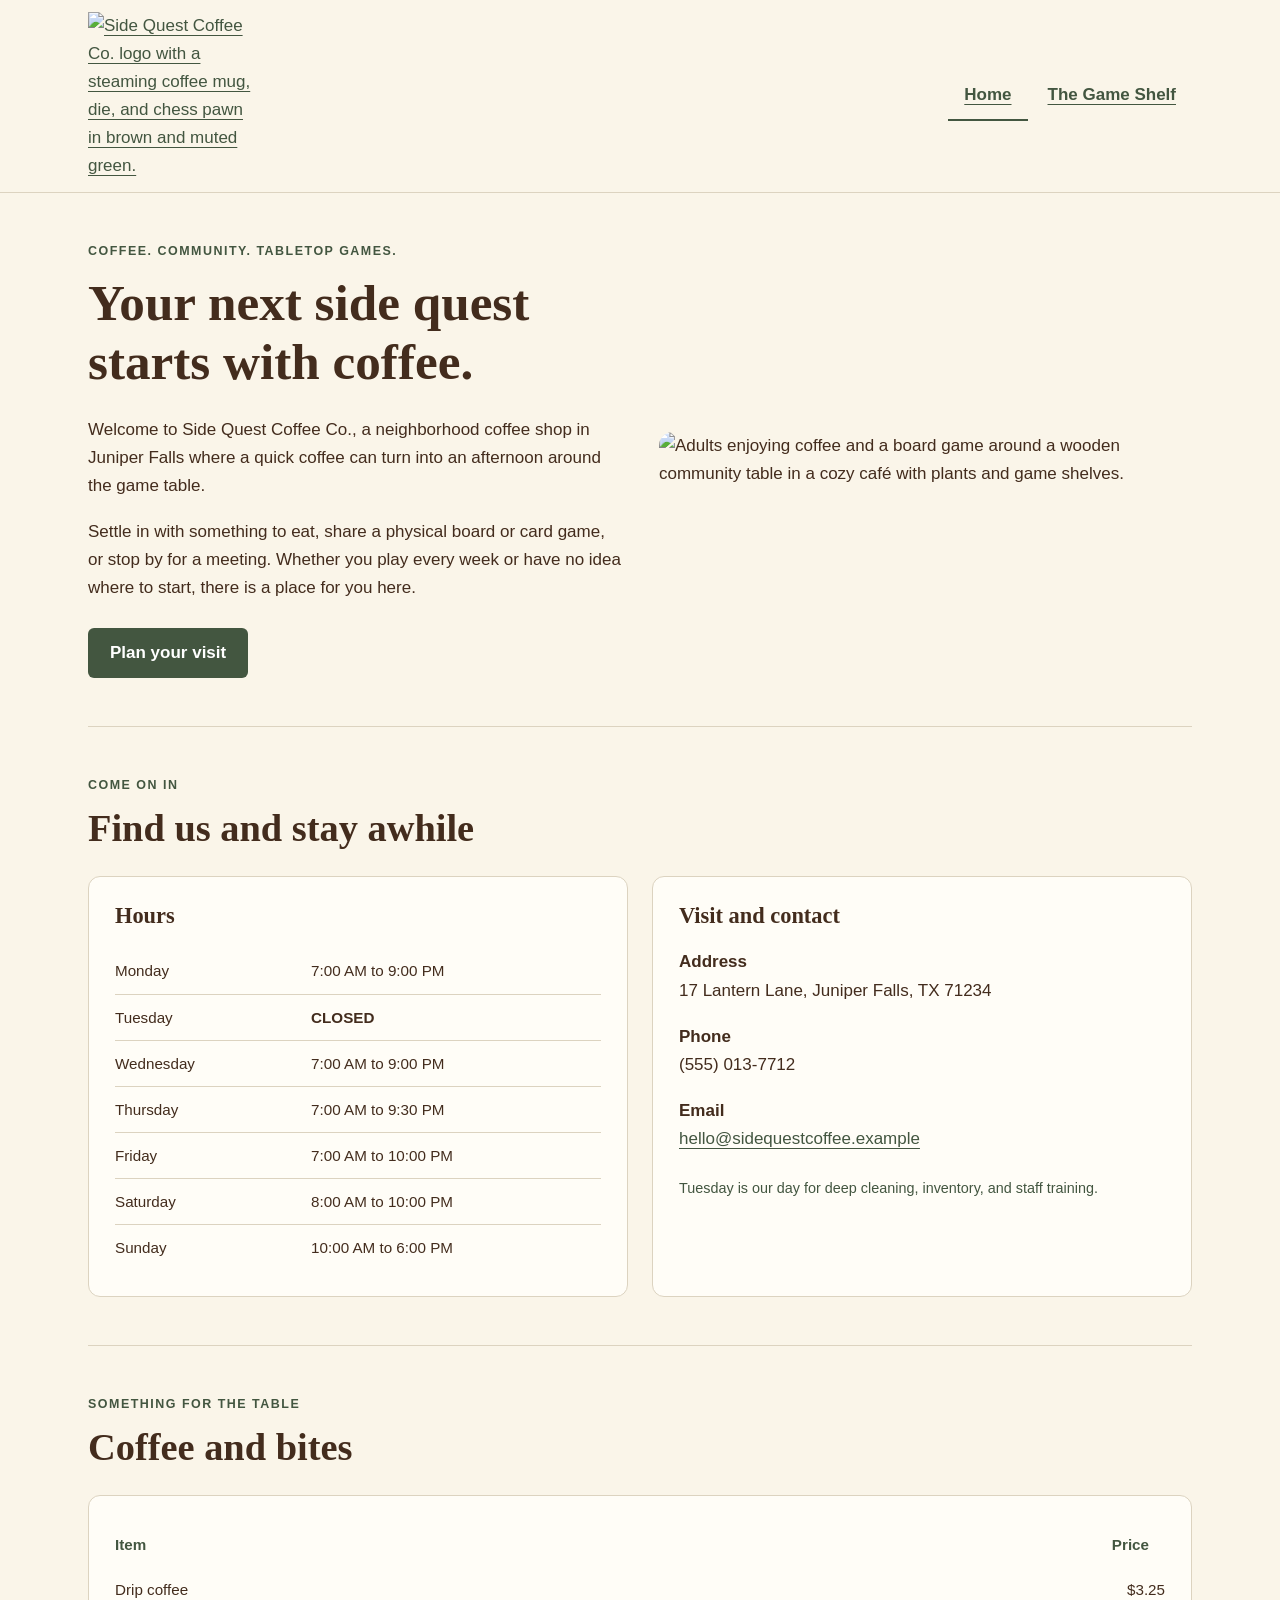
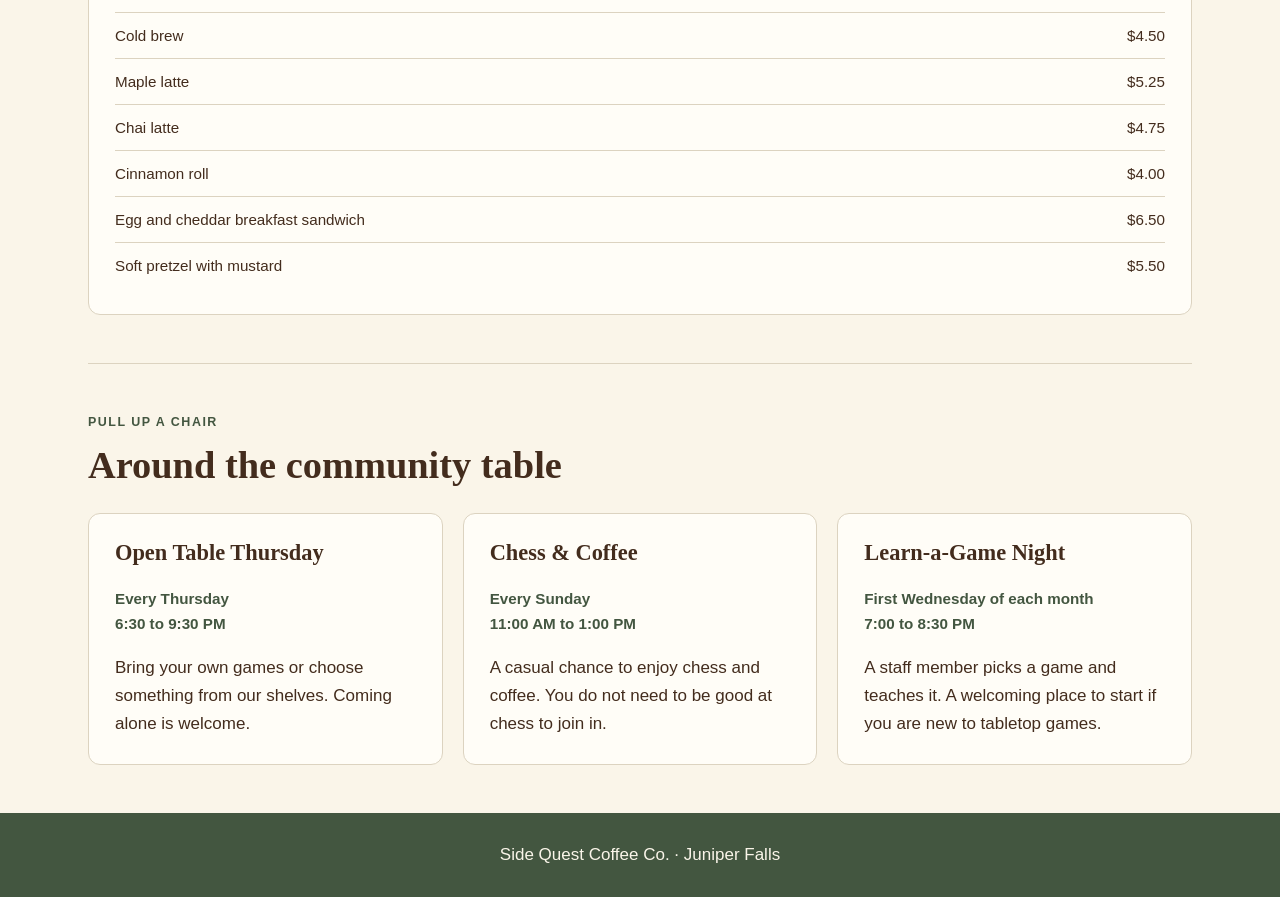
==== index.html @ 655f6ee8 "Add initial Side Quest website" ====
<!DOCTYPE html>
<html lang="en">
<head>
  <meta charset="UTF-8">
  <meta name="viewport" content="width=device-width, initial-scale=1">
  <title>Side Quest Coffee Co. | Coffee and Tabletop Games</title>
  <link rel="stylesheet" href="style.css">
</head>
<body>
  <a class="skip-link" href="#main">Skip to content</a>
  <header class="site-header">
    <div class="header-inner">
      <a href="index.html" aria-label="Side Quest Coffee Co. home">
        <img class="logo" src="images/sidequest-logo.png" alt="Side Quest Coffee Co. logo with a steaming coffee mug, die, and chess pawn in brown and muted green.">
      </a>
      <nav aria-label="Main navigation">
        <a href="index.html" aria-current="page">Home</a>
        <a href="games.html">The Game Shelf</a>
      </nav>
    </div>
  </header>

  <main id="main">
    <section class="welcome" aria-labelledby="welcome-title">
      <div class="welcome-copy">
        <p class="eyebrow">Coffee. Community. Tabletop games.</p>
        <h1 id="welcome-title">Your next side quest starts with coffee.</h1>
        <p>Welcome to Side Quest Coffee Co., a neighborhood coffee shop in Juniper Falls where a quick coffee can turn into an afternoon around the game table.</p>
        <p>Settle in with something to eat, share a physical board or card game, or stop by for a meeting. Whether you play every week or have no idea where to start, there is a place for you here.</p>
        <a class="button" href="#visit">Plan your visit</a>
      </div>
      <img class="cafe-image" src="images/sidequest-cafe.png" alt="Adults enjoying coffee and a board game around a wooden community table in a cozy café with plants and game shelves.">
    </section>

    <!-- Practical information is placed before the menu so it is easy to find. -->
    <section id="visit" aria-labelledby="visit-title">
      <p class="eyebrow">Come on in</p>
      <h2 id="visit-title">Find us and stay awhile</h2>
      <div class="two-columns">
        <div class="card">
          <h3>Hours</h3>
          <table>
            <caption class="visually-hidden">Business hours for all seven days</caption>
            <tbody>
              <tr><th scope="row">Monday</th><td>7:00 AM to 9:00 PM</td></tr>
              <tr><th scope="row">Tuesday</th><td><strong>CLOSED</strong></td></tr>
              <tr><th scope="row">Wednesday</th><td>7:00 AM to 9:00 PM</td></tr>
              <tr><th scope="row">Thursday</th><td>7:00 AM to 9:30 PM</td></tr>
              <tr><th scope="row">Friday</th><td>7:00 AM to 10:00 PM</td></tr>
              <tr><th scope="row">Saturday</th><td>8:00 AM to 10:00 PM</td></tr>
              <tr><th scope="row">Sunday</th><td>10:00 AM to 6:00 PM</td></tr>
            </tbody>
          </table>
        </div>
        <div class="card contact">
          <h3>Visit and contact</h3>
          <address>
            <p><strong>Address</strong><br>17 Lantern Lane, Juniper Falls, TX 71234</p>
            <p><strong>Phone</strong><br>(555) 013-7712</p>
            <p><strong>Email</strong><br><a href="mailto:hello@sidequestcoffee.example">hello@sidequestcoffee.example</a></p>
          </address>
          <p class="note">Tuesday is our day for deep cleaning, inventory, and staff training.</p>
        </div>
      </div>
    </section>

    <section aria-labelledby="menu-title">
      <p class="eyebrow">Something for the table</p>
      <h2 id="menu-title">Coffee and bites</h2>
      <div class="card">
        <table class="menu">
          <caption class="visually-hidden">Food and drink menu with prices</caption>
          <thead><tr><th scope="col">Item</th><th scope="col">Price</th></tr></thead>
          <tbody>
            <tr><th scope="row">Drip coffee</th><td>$3.25</td></tr>
            <tr><th scope="row">Cold brew</th><td>$4.50</td></tr>
            <tr><th scope="row">Maple latte</th><td>$5.25</td></tr>
            <tr><th scope="row">Chai latte</th><td>$4.75</td></tr>
            <tr><th scope="row">Cinnamon roll</th><td>$4.00</td></tr>
            <tr><th scope="row">Egg and cheddar breakfast sandwich</th><td>$6.50</td></tr>
            <tr><th scope="row">Soft pretzel with mustard</th><td>$5.50</td></tr>
          </tbody>
        </table>
      </div>
    </section>

    <section aria-labelledby="events-title">
      <p class="eyebrow">Pull up a chair</p>
      <h2 id="events-title">Around the community table</h2>
      <div class="events">
        <article class="card">
          <h3>Open Table Thursday</h3>
          <p class="event-time">Every Thursday<br>6:30 to 9:30 PM</p>
          <p>Bring your own games or choose something from our shelves. Coming alone is welcome.</p>
        </article>
        <article class="card">
          <h3>Chess &amp; Coffee</h3>
          <p class="event-time">Every Sunday<br>11:00 AM to 1:00 PM</p>
          <p>A casual chance to enjoy chess and coffee. You do not need to be good at chess to join in.</p>
        </article>
        <article class="card">
          <h3>Learn-a-Game Night</h3>
          <p class="event-time">First Wednesday of each month<br>7:00 to 8:30 PM</p>
          <p>A staff member picks a game and teaches it. A welcoming place to start if you are new to tabletop games.</p>
        </article>
      </div>
    </section>
  </main>
  <footer><p>Side Quest Coffee Co. · Juniper Falls</p></footer>
</body>
</html>
---- style.css ----
/* Shared colors and basic page settings. */
:root {
  --cream: #faf5e9;
  --brown: #432c1d;
  --green: #435640;
  --paper: #fffdf7;
  --line: #dcd3c0;
}
* { box-sizing: border-box; }
html { scroll-behavior: smooth; }
body { margin: 0; background: var(--cream); color: var(--brown); font-family: Arial, sans-serif; font-size: 17px; line-height: 1.65; }
a { color: var(--green); text-underline-offset: 4px; }
a:focus-visible { outline: 3px solid var(--green); outline-offset: 5px; }
h1, h2, h3 { font-family: Georgia, serif; line-height: 1.15; }
h1 { font-size: clamp(2.3rem, 4vw, 3.6rem); margin: 12px 0 24px; }
h2 { font-size: clamp(1.9rem, 3vw, 2.5rem); margin: 8px 0 26px; }
h3 { font-size: 1.4rem; margin: 0 0 20px; }
p { margin: 0 0 18px; }
.site-header { border-bottom: 1px solid var(--line); }
.header-inner, main { max-width: 1160px; margin: auto; padding-left: 28px; padding-right: 28px; }
.header-inner { display: flex; align-items: center; justify-content: space-between; padding-top: 12px; padding-bottom: 12px; }
.logo { display: block; width: 170px; height: auto; }
nav a { display: inline-block; padding: 10px 16px; font-weight: bold; }
nav a[aria-current="page"] { border-bottom: 2px solid var(--green); }
section { padding: 48px 0; }
section + section { border-top: 1px solid var(--line); }
.welcome { display: grid; grid-template-columns: 1fr 1fr; gap: 38px; align-items: center; }
.eyebrow { color: var(--green); text-transform: uppercase; font-size: .78rem; font-weight: bold; letter-spacing: .12em; margin-bottom: 10px; }
.cafe-image { display: block; width: 100%; height: auto; border-radius: 14px; }
.button { display: inline-block; background: var(--green); color: white; padding: 11px 22px; border-radius: 6px; text-decoration: none; font-weight: bold; margin-top: 8px; }
.button:hover { background: var(--brown); }
.two-columns { display: grid; grid-template-columns: 1fr 1fr; gap: 24px; }
.card { background: var(--paper); border: 1px solid var(--line); border-radius: 12px; padding: 26px; }
table { width: 100%; border-collapse: collapse; font-size: .95rem; }
th, td { padding: 10px 0; text-align: left; vertical-align: top; border-bottom: 1px solid var(--line); }
th { font-weight: normal; padding-right: 16px; }
thead th { font-weight: bold; color: var(--green); }
tr:last-child th, tr:last-child td { border-bottom: 0; }
.menu td, .menu thead th:last-child { text-align: right; white-space: nowrap; }
address { font-style: normal; overflow-wrap: anywhere; }
.note { font-size: .9rem; color: var(--green); margin: 24px 0 0; }
.events { display: grid; grid-template-columns: repeat(3, 1fr); gap: 20px; }
.event-time { color: var(--green); font-weight: bold; font-size: .95rem; }
.card p:last-child { margin-bottom: 0; }
footer { background: var(--green); color: var(--cream); padding: 28px; text-align: center; }
footer p { margin: 0; }
/* Accessible labels remain available to screen readers. */
.visually-hidden, .skip-link:not(:focus) { position: absolute; width: 1px; height: 1px; padding: 0; overflow: hidden; clip-path: inset(50%); white-space: nowrap; }
.skip-link:focus { display: block; padding: 12px; }
/* Stack columns on smaller screens. */
@media (max-width: 760px) {
  .welcome, .two-columns, .events { grid-template-columns: 1fr; }
  .header-inner, main { padding-left: 18px; padding-right: 18px; }
  .logo { width: 140px; }
  section { padding: 32px 0; }
  .card { padding: 20px; }
}
@media (prefers-reduced-motion: reduce) { html { scroll-behavior: auto; } }

/* Game Shelf table and navigation on narrow screens. */
nav { display: flex; flex-wrap: wrap; justify-content: flex-end; gap: 4px; }
.game-table caption { text-align: left; margin-bottom: 18px; color: var(--green); }
.game-table td { padding-right: 12px; }
.shelf-return { margin-top: 24px; }
@media (max-width: 480px) {
  .header-inner { flex-wrap: wrap; justify-content: center; gap: 8px; }
  nav { justify-content: center; }
  .game-card { padding: 12px; }
  .game-table { font-size: .85rem; }
  .game-table th, .game-table td { padding: 10px 6px; overflow-wrap: anywhere; }
}
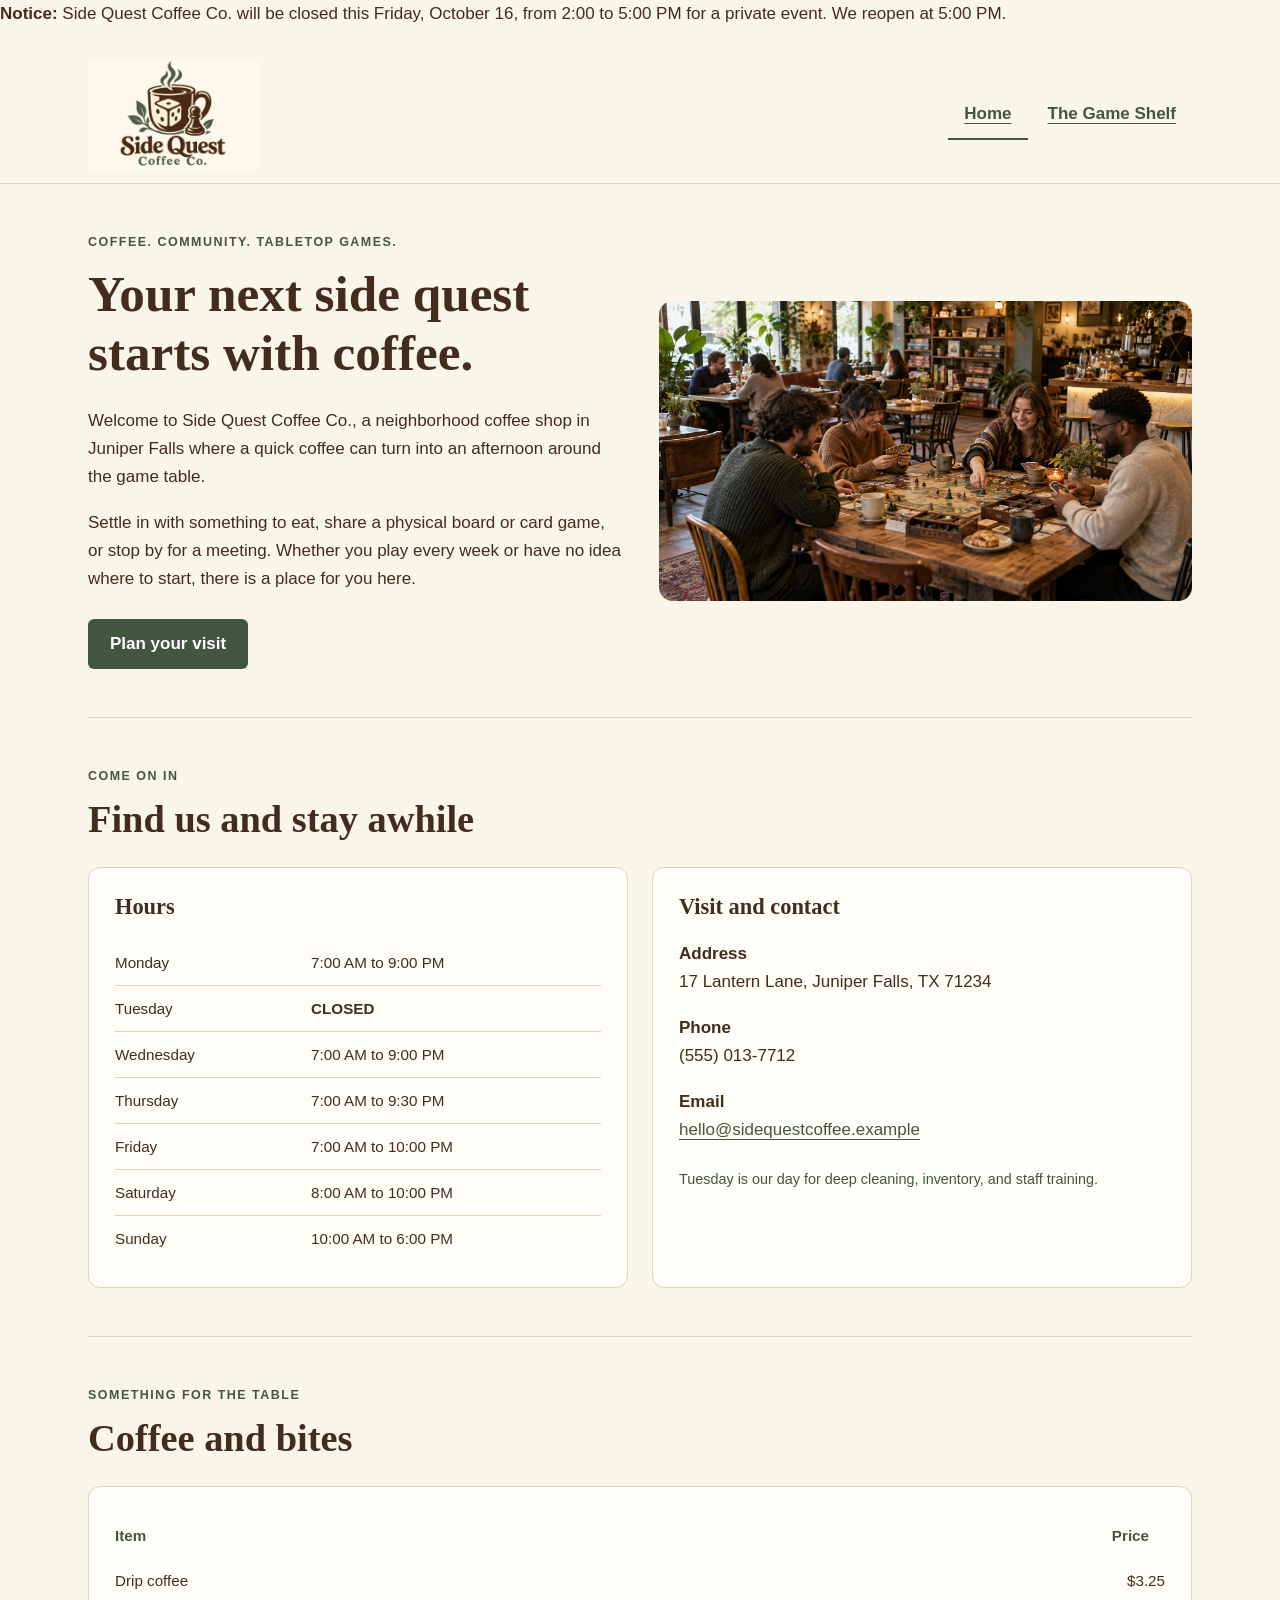
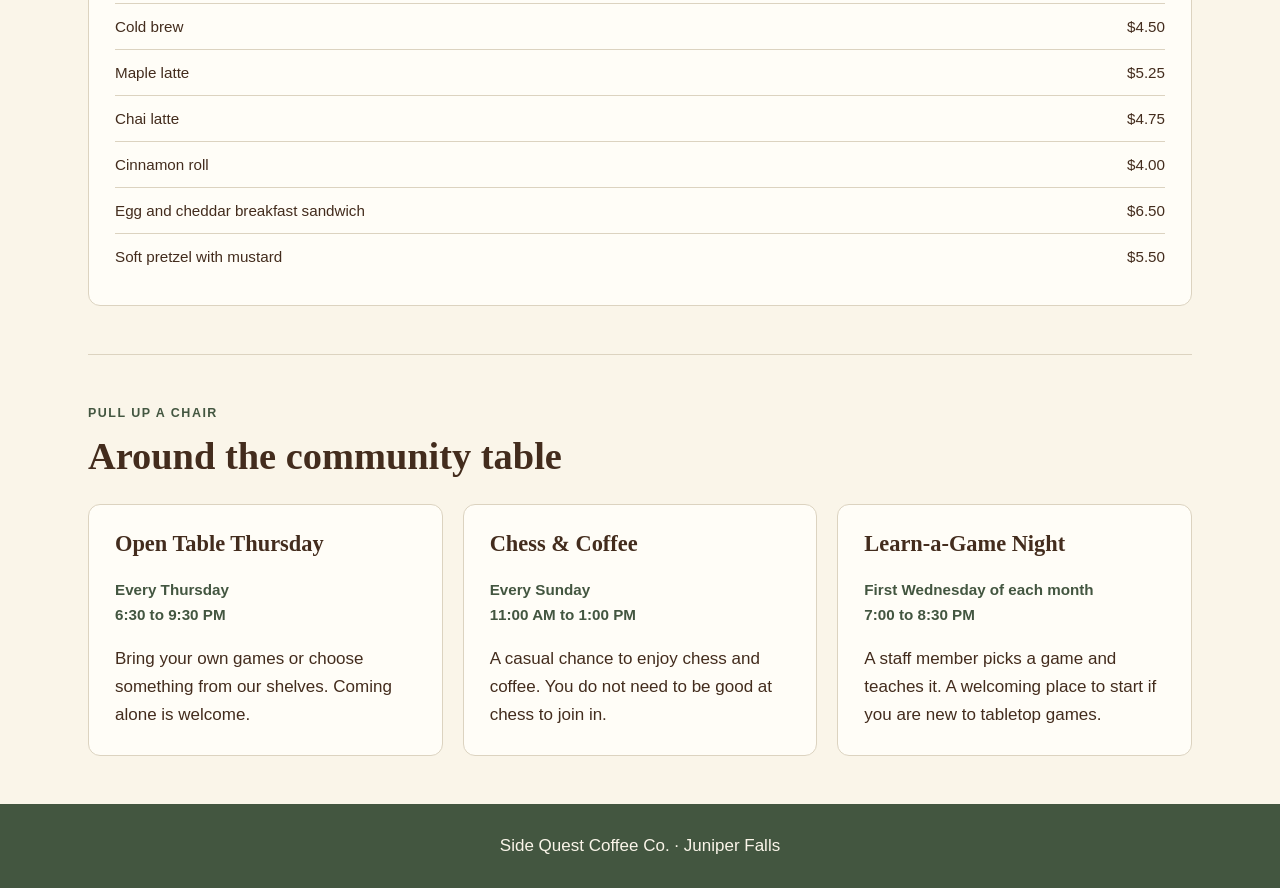
==== commit 1afd57e5: "Add notice banner for closure announcement Added a notice banner for temporary closure information." ====
--- a/index.html
+++ b/index.html
@@ -8,6 +8,9 @@
 </head>
 <body>
   <a class="skip-link" href="#main">Skip to content</a>
+  <aside class="notice-banner" aria-label="Closure notice">
+  <p><strong>Notice:</strong> Side Quest Coffee Co. will be closed this Friday, October 16, from 2:00 to 5:00 PM for a private event. We reopen at 5:00 PM.</p>
+</aside>
   <header class="site-header">
     <div class="header-inner">
       <a href="index.html" aria-label="Side Quest Coffee Co. home">
